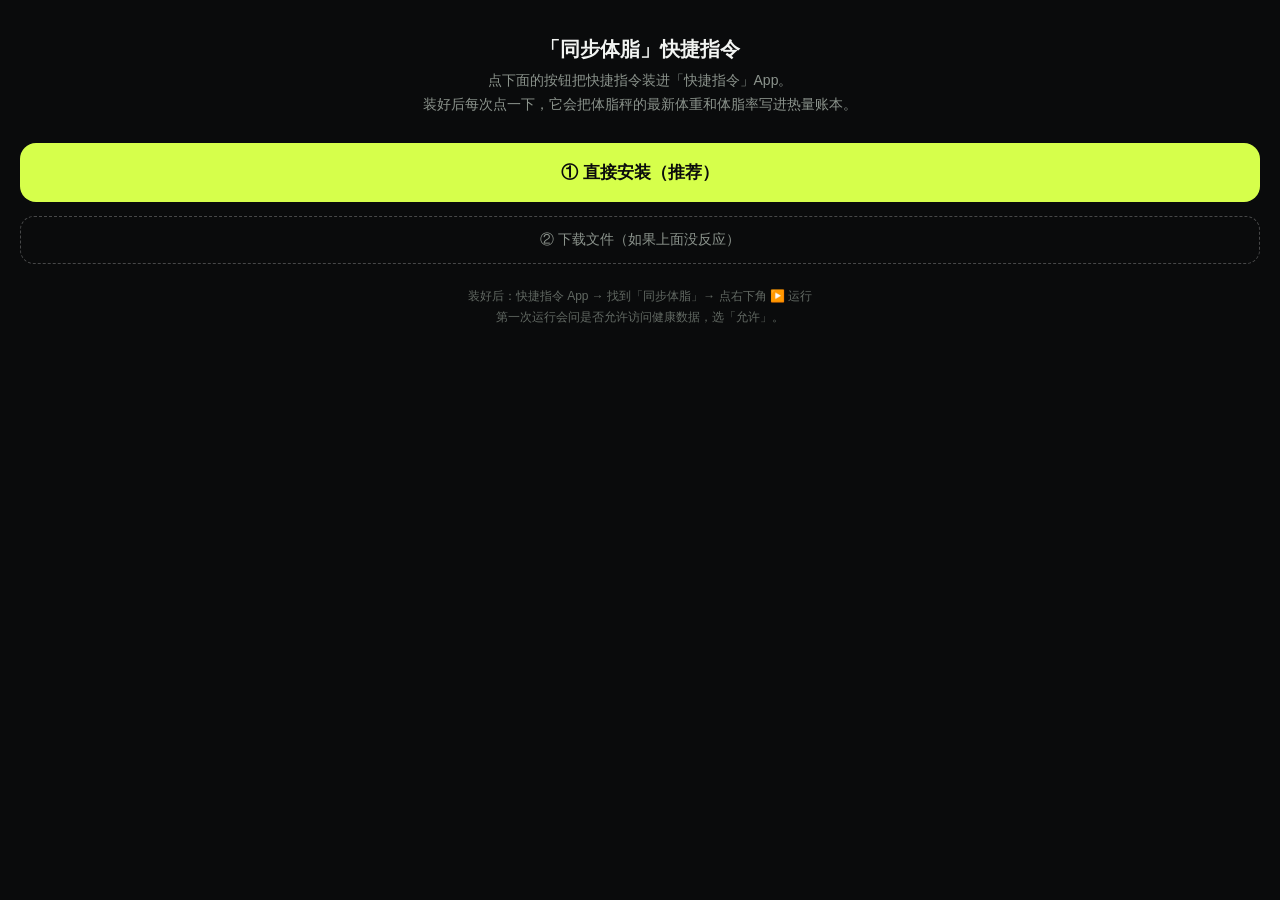
==== push/add-shortcut.html @ 449625af "加：体脂秤快捷指令的安装页与签名文件（push/add-shortcut.html）" ====
<!DOCTYPE html>
<html lang="zh-CN"><head><meta charset="utf-8">
<meta name="viewport" content="width=device-width,initial-scale=1">
<title>添加「同步体脂」快捷指令</title>
<style>
 body{margin:0;padding:28px 20px;background:#0a0b0c;color:#f2f4f2;
   font-family:-apple-system,"PingFang SC",sans-serif;text-align:center}
 h1{font-size:20px;margin:8px 0 6px}
 p{color:#8b938c;font-size:14px;line-height:1.7;margin:0 0 26px}
 a.btn{display:block;padding:18px;border-radius:16px;background:#d6ff4b;color:#0a0b0c;
   font-size:17px;font-weight:700;text-decoration:none;margin:14px 0}
 a.alt{display:block;padding:14px;border-radius:14px;border:1px dashed rgba(255,255,255,.25);
   color:#8b938c;font-size:14px;text-decoration:none}
 small{display:block;color:#626963;font-size:12px;margin-top:22px;line-height:1.8}
</style></head><body>
<h1>「同步体脂」快捷指令</h1>
<p>点下面的按钮把快捷指令装进「快捷指令」App。<br>装好后每次点一下，它会把体脂秤的最新体重和体脂率写进热量账本。</p>

<a class="btn" id="imp" href="#">① 直接安装（推荐）</a>
<a class="alt" href="sync-body.shortcut" download>② 下载文件（如果上面没反应）</a>

<small>装好后：快捷指令 App → 找到「同步体脂」→ 点右下角 ▶️ 运行<br>
第一次运行会问是否允许访问健康数据，选「允许」。</small>

<script>
  const file = location.href.replace(/[^/]*$/, '') + 'sync-body.shortcut';
  document.getElementById('imp').href =
    'shortcuts://import-shortcut?url=' + encodeURIComponent(file) + '&name=' + encodeURIComponent('同步体脂');
</script>
</body></html>
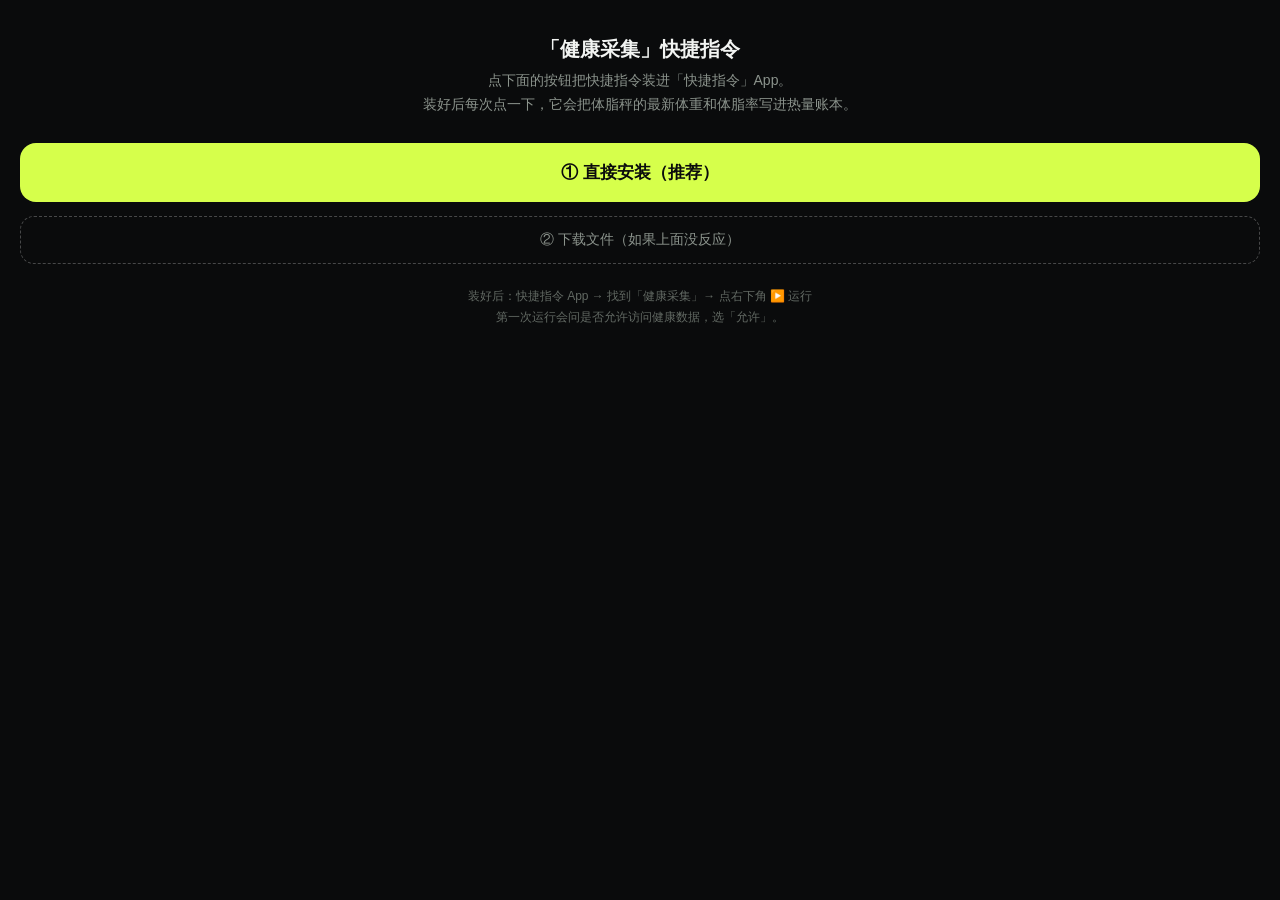
==== commit 763bebd8: "快捷指令改名：健康采集" ====
--- a/push/add-shortcut.html
+++ b/push/add-shortcut.html
@@ -1,7 +1,7 @@
 <!DOCTYPE html>
 <html lang="zh-CN"><head><meta charset="utf-8">
 <meta name="viewport" content="width=device-width,initial-scale=1">
-<title>添加「同步体脂」快捷指令</title>
+<title>添加「健康采集」快捷指令</title>
 <style>
  body{margin:0;padding:28px 20px;background:#0a0b0c;color:#f2f4f2;
    font-family:-apple-system,"PingFang SC",sans-serif;text-align:center}
@@ -13,18 +13,18 @@
    color:#8b938c;font-size:14px;text-decoration:none}
  small{display:block;color:#626963;font-size:12px;margin-top:22px;line-height:1.8}
 </style></head><body>
-<h1>「同步体脂」快捷指令</h1>
+<h1>「健康采集」快捷指令</h1>
 <p>点下面的按钮把快捷指令装进「快捷指令」App。<br>装好后每次点一下，它会把体脂秤的最新体重和体脂率写进热量账本。</p>
 
 <a class="btn" id="imp" href="#">① 直接安装（推荐）</a>
 <a class="alt" href="sync-body.shortcut" download>② 下载文件（如果上面没反应）</a>
 
-<small>装好后：快捷指令 App → 找到「同步体脂」→ 点右下角 ▶️ 运行<br>
+<small>装好后：快捷指令 App → 找到「健康采集」→ 点右下角 ▶️ 运行<br>
 第一次运行会问是否允许访问健康数据，选「允许」。</small>
 
 <script>
   const file = location.href.replace(/[^/]*$/, '') + 'sync-body.shortcut';
   document.getElementById('imp').href =
-    'shortcuts://import-shortcut?url=' + encodeURIComponent(file) + '&name=' + encodeURIComponent('同步体脂');
+    'shortcuts://import-shortcut?url=' + encodeURIComponent(file) + '&name=' + encodeURIComponent('健康采集');
 </script>
 </body></html>
